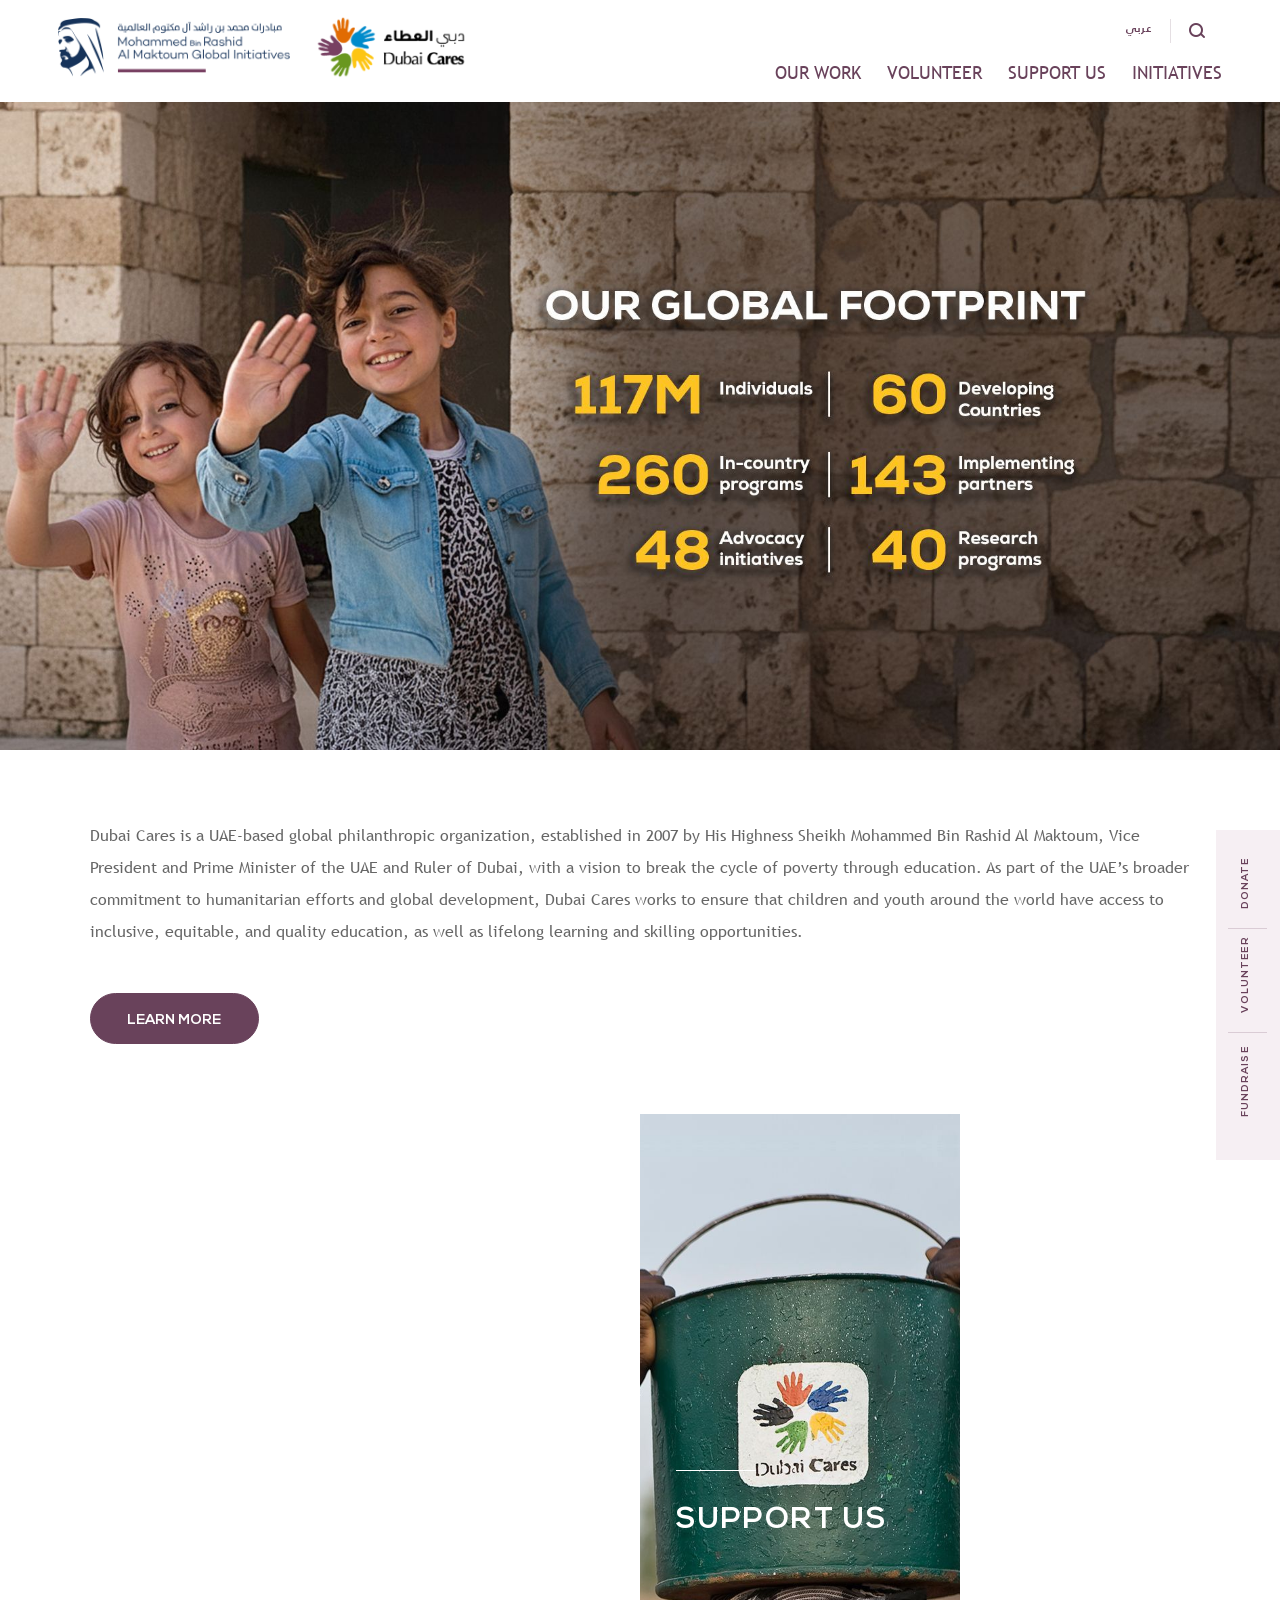
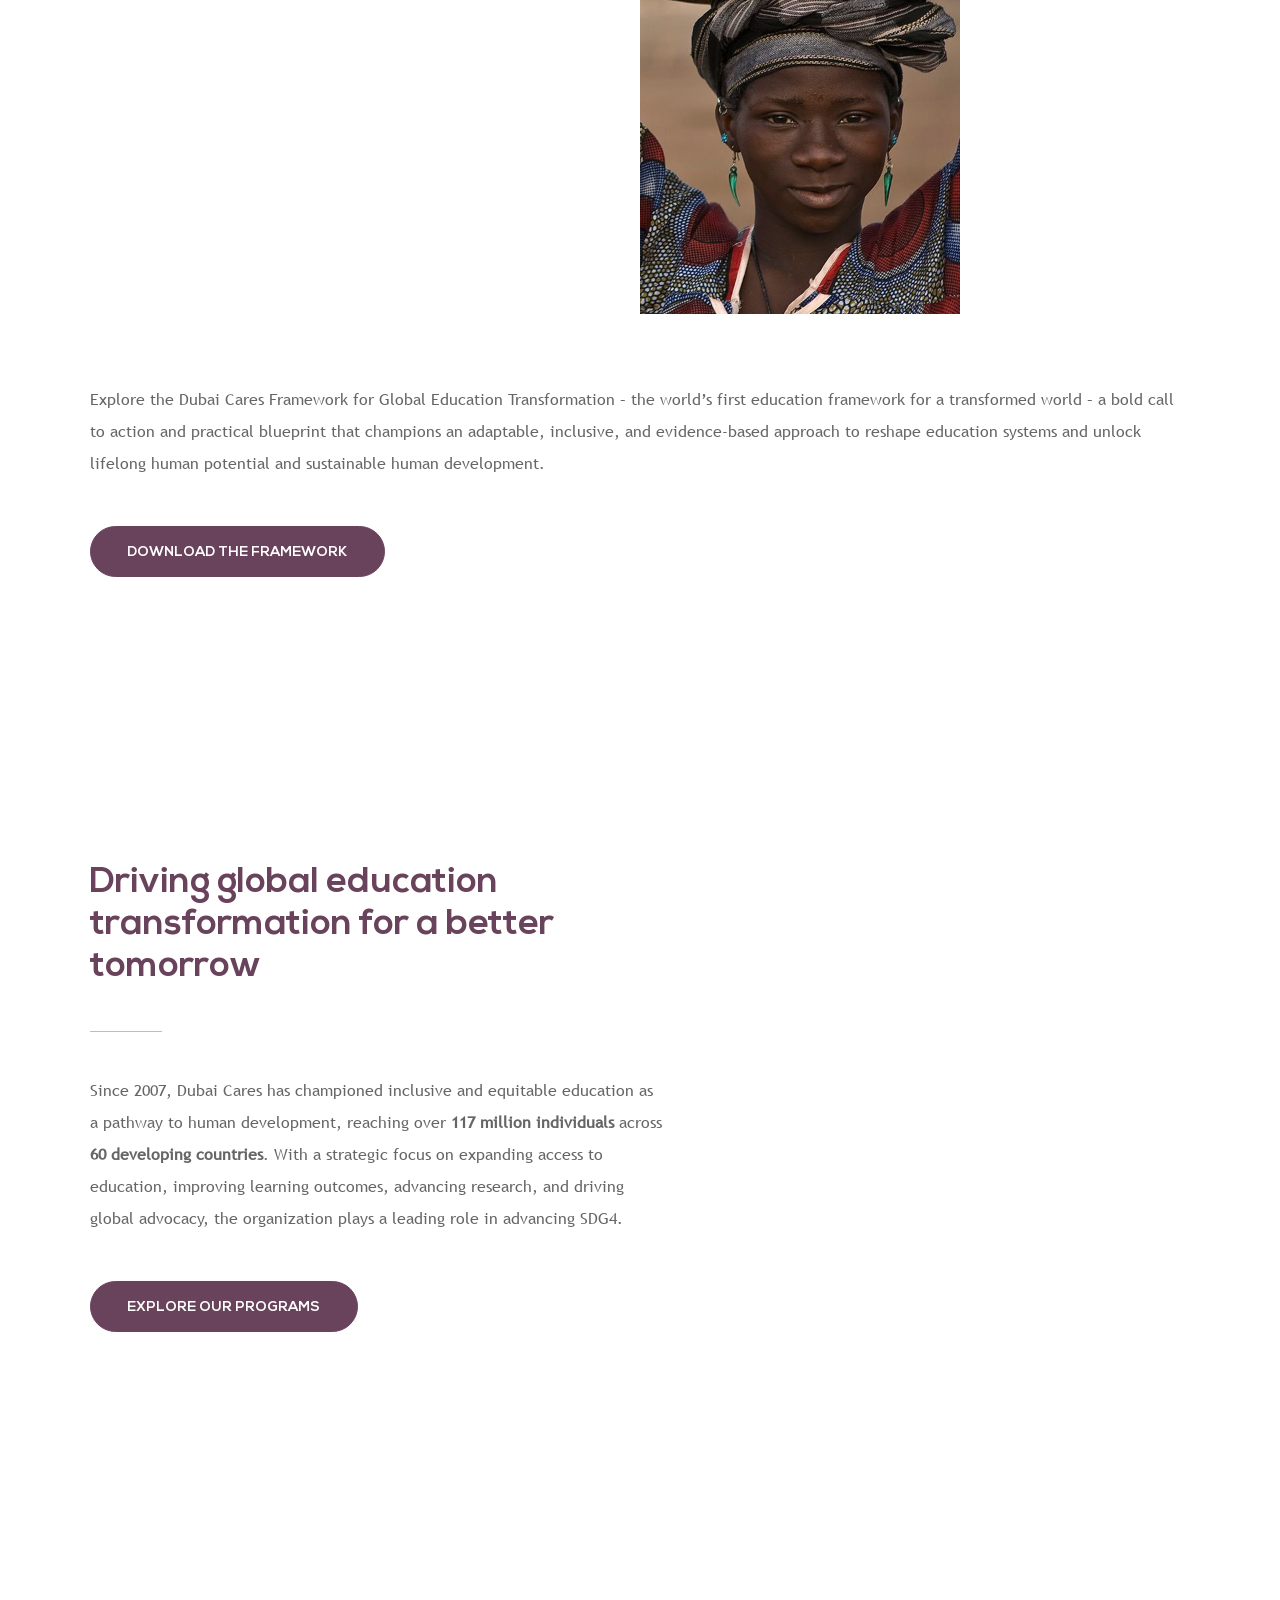
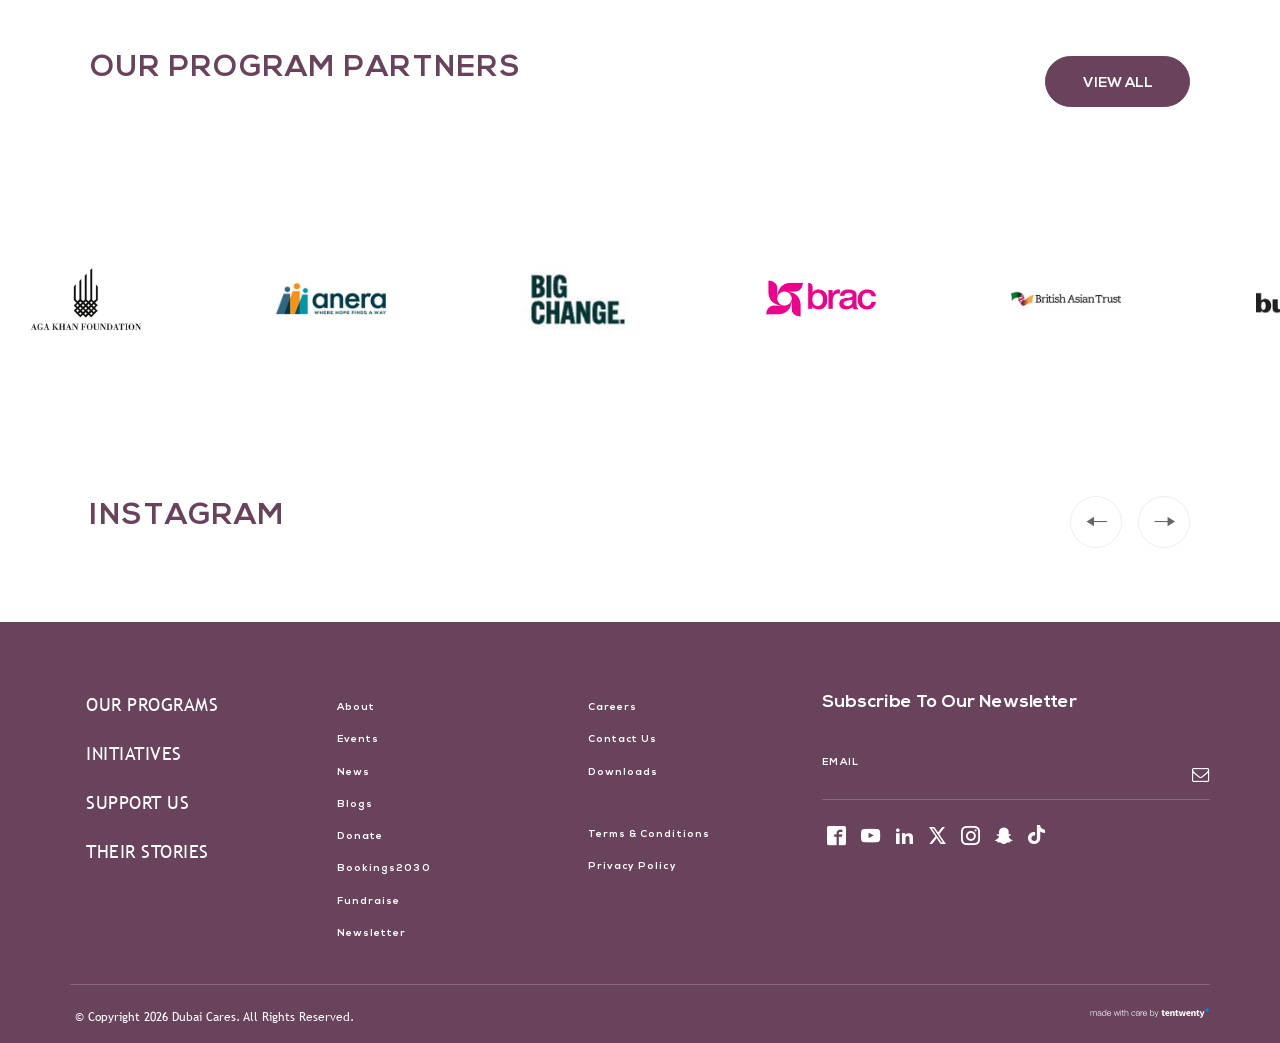
==== index.html @ 7055894e "Первый коммит" ====
<!DOCTYPE html>
<!--[if lte IE 8]> <html lang="en-us" class="ie10 ie9 ie8"> <![endif]-->
<!--[if IE 9]> <html lang="en-us" class="ie10 ie9"> <![endif]-->
<!--[if gt IE 9]><!-->
<html lang="en-us"> <!--<![endif]-->

<head>
<script>document.documentElement.className += " local-transition-pending";</script>
    
<meta http-equiv="content-type" content="text/html; charset=UTF-8" />
<title>Dubai Cares</title>
<meta name="description" content="Dubai Cares is playing a key role in helping achieve the United Nations Sustainable Development Goal (SDG) 4, which aims to ensure inclusive and quality education for all and promote lifelong learning by 2030, by supporting programs in early childhood development, access to quality primary and secondary education, technical and vocational education and training for youth as well as a particular focus on education in emergencies and protracted crises. " />
<meta name="keywords" content="Dubai Cares, volunteer charity, donate, dubai charity, dubai volunteer, charities in dubai, access to primary education, universal primary education, building schools" />
<meta name="generator" content="concrete5 - 5.6.3.5b1" />
<script type="text/javascript">
var CCM_DISPATCHER_FILENAME = '/index.php';var CCM_CID = 1;var CCM_EDIT_MODE = false;var CCM_ARRANGE_MODE = false;var CCM_IMAGE_PATH = "/concrete/images";
var CCM_TOOLS_PATH = "/tools/required";
var CCM_BASE_URL = "https://www.dubaicares.ae";
var CCM_REL = "";
var CCM_SITE = "Dubai Cares";

</script>

	<link rel="shortcut icon" href="img/faviocn.png" type="image/x-icon" />
	<link rel="icon" href="img/faviocn.png" type="image/x-icon" />
	<link rel="apple-touch-icon" href="img/faviocn.png"  />
<meta name="msapplication-TileImage" content="img/faviocn.png" />
    <meta name="viewport" content="width=device-width, initial-scale=1, user-scalable=no">
<meta http-equiv="X-UA-Compatible" content="IE=edge">
<meta name="author" content="TenTwenty | Webdesign, Webshops & E-marketing | Dubai">

<!-- Meta Tags for Social Media -->
<meta property="og:site_name" content="Dubai Cares">
<!-- Below tag will be used for android mobile browser colors, change it to main logo color of the project -->
<meta name="theme-color" content="#393939">
<meta property="og:image" content="img/Homepage_factsfigure_web_banner_Eng_copy.jpg">
<meta property="og:title" content="Dubai Cares | Home">
<meta property="og:description" content="Dubai Cares is playing a key role in helping achieve the United Nations Sustainable Development Goal (SDG) 4, which aims to ensure inclusive and quality education for all and promote lifelong learning by 2030, by supporting programs in early childhood development, access to quality primary and secondary education, technical and vocational education and training for youth as well as a particular focus on education in emergencies and protracted crises. ">
<meta name="twitter:title" content="Dubai Cares | Home">
<meta name="twitter:image" content="img/Homepage_factsfigure_web_banner_Eng_copy.jpg">
<meta name="twitter:description" content="Dubai Cares is playing a key role in helping achieve the United Nations Sustainable Development Goal (SDG) 4, which aims to ensure inclusive and quality education for all and promote lifelong learning by 2030, by supporting programs in early childhood development, access to quality primary and secondary education, technical and vocational education and training for youth as well as a particular focus on education in emergencies and protracted crises. ">
<meta name="twitter:card" content="summary_large_image" />


<!-- Google Tag Manager -->
<script>
    (function(w, d, s, l, i) {
        w[l] = w[l] || [];
        w[l].push({
            'gtm.start': new Date().getTime(),
            event: 'gtm.js'
        });
        var f = d.getElementsByTagName(s)[0],
            j = d.createElement(s),
            dl = l != 'dataLayer' ? '&l=' + l : '';
        j.async = true;
        j.src =
            'https://www.googletagmanager.com/gtm.js?id=' + i + dl;
        f.parentNode.insertBefore(j, f);
    })(window, document, 'script', 'dataLayer', 'GTM-K36D6ZLF');
</script>
<!-- End Google Tag Manager -->

<!-- Facebook Pixel Code -->

<script>
    ! function(f, b, e, v, n, t, s)



    {
        if (f.fbq) return;
        n = f.fbq = function() {
            n.callMethod ?



                n.callMethod.apply(n, arguments) : n.queue.push(arguments)
        };



        if (!f._fbq) f._fbq = n;
        n.push = n;
        n.loaded = !0;
        n.version = '2.0';



        n.queue = [];
        t = b.createElement(e);
        t.async = !0;



        t.src = v;
        s = b.getElementsByTagName(e)[0];



        s.parentNode.insertBefore(t, s)
    }(window, document, 'script',



        'https://connect.facebook.net/en_US/fbevents.js');



    fbq('init', '1480082628863732');



    fbq('track', 'PageView');
</script>

<noscript>

    <img height="1" width="1" src="https://www.facebook.com/tr?id=1480082628863732&ev=PageView

&noscript=1" />

</noscript>

<!-- End Facebook Pixel Code -->

<link rel="stylesheet" type="text/css" href="css/ccm.base.css" />
<script type="text/javascript" src="js/jquery.js"></script>
<script type="text/javascript" src="js/ccm.base.js"></script>
<link rel="stylesheet" type="text/css" href="css/style.css" />
<link rel="stylesheet" type="text/css" href="css/local-enhancements.css" />
<link rel="stylesheet" type="text/css" href="css/print.css" />
<link rel="stylesheet" type="text/css" href="css/view.css" />

<!--[if lt IE 9]>
<script src="https://cdnjs.cloudflare.com/ajax/libs/html5shiv/3.7.3/html5shiv.min.js"></script>
<script src="https://cdnjs.cloudflare.com/ajax/libs/respond.js/1.4.2/respond.min.js"></script>
<![endif]-->

<!--[if !IE]><!-->
<script>
    if ( /*@cc_on!@*/ false) {
        document.documentElement.className += ' ie10';
    }
</script>
<!--<![endif]-->

<script>
    //set cookie for site
    function setCookie(cname, cvalue) {
        var d = new Date();
        d.setTime(d.getTime() + 2160000000);
        var expires = "expires=" + d.toUTCString();
        document.cookie = cname + "=" + cvalue + "; " + expires + "; path=/";
    }
</script>

<script type="text/javascript">
    var gaJsHost = (("https:" == document.location.protocol) ? "https://ssl." : "http://www.");
    document.write(unescape("%3Cscript src='" + gaJsHost + "google-analytics.com/ga.js' type='text/javascript'%3E%3C/script%3E"));
</script>
<script type="text/javascript">
    try {
        var pageTracker = _gat._getTracker("UA-177909-70");
        pageTracker._trackPageview();
    } catch (err) {}
</script>
<style>
    /* .dual-ring-loader */
    .dual-ring-loader {
        display: inline-block;
        width: 64px;
        height: 64px;

        display: inline-block;
        width: 64px;
        height: 64px;
        position: absolute;
        z-index: 9;
        left: 50%;
        transform: translateX(-50%);
        display: block;

    }

    .dual-ring-loader:after {
        content: " ";
        display: block;
        width: 46px;
        height: 46px;
        margin: 1px;
        border-radius: 50%;
        border: 5px solid #cef;
        border-color: #cef transparent #cef transparent;
        animation: dual-ring-loader 1.2s linear infinite;
    }

    @keyframes dual-ring-loader {
        0% {
            transform: rotate(0deg);
        }

        100% {
            transform: rotate(360deg);
        }
    }

    /* .dual-ring-loader */
</style></head>

<body class=" home-page home">
    <!-- Google Tag Manager (noscript) -->
    <noscript>
        <iframe src="https://www.googletagmanager.com/ns.html?id=GTM-K36D6ZLF" height="0" width="0" style="display:none;visibility:hidden">
        </iframe>
    </noscript>
    <!-- End Google Tag Manager (noscript) -->
    <div class="site-loader">
        <div class="logo-middle">
            <img src="img/new-logo.png" class="dubai-cares" alt="Dubai Cares" />
        </div>
    </div>


    <script>
        // if($('body').hasClass('home-page')) {        
        //     if($(window).width() > 300){
        //             $('.site-loader').show();
        //             $('.site-loader .logo-middle').hide();
        //             setTimeout(function() {
        //                 $('.site-loader').hide();
        //                 $('header').addClass('animation_on');
        //                 $(".header__nav--wrap").addClass('animation_on');
        //                 $(".header__wrap").addClass('animation_on');
        //             },1);
        //         }else{
        //             $('.site-loader').show();
        //         }
        // }
        // else {

        // if (document.cookie.indexOf("visited=") == -1) {
        //     setCookie("visited", "1");
        //     if ($(window).width() > 300) {
        //         $('.site-loader').show();
        //         $('.site-loader .logo-middle').hide();
        //         setTimeout(function() {
        //             $('.site-loader').hide();
        //             $('header').addClass('animation_on');
        //             $(".header__nav--wrap").addClass('animation_on');
        //             $(".header__wrap").addClass('animation_on');
        //         }, 1);
        //     } else {
        //         $('.site-loader').show();
        //     }
        // }
        // }
    </script>
    <div class="wrapper">
        
<!-- Banner Images - Multi-Image attribute -->

<div class="header__wrap">
    <header class="header ">
                <div class="header__logo__new">
            <div class="logo-video">
                <a class="image" href="https://www.almaktouminitiatives.org/en" target="_blank">
                    <img src="img/mbrgi.png" alt="Dubai Cares"/>
                </a>
                <a class="image dc" href="index.html">
                    <img src="img/logo-new-2.png" alt="Dubai Cares"/>
                </a>
                <a class="vid" href="https://www.almaktouminitiatives.org/en" target="_blank">
                <div id="logo-one" class="logo_part_one"></div>
                </a>
                <a class="vid" href="index.html">
                <div id="logo-two" class="logo_part_two"></div>
                </a>
            </div>
        </div>
        <nav class="header__nav">
            <ul class="header__nav header__nav--lang">


                                                    <li class="active"><a class="language-switcher-btn ar" href="https://www.dubaicares.ae/tools/locale?_lcl=ar_AE&_isAjax=1&_path=">عربي</a></li>
                

<!--                <li class="--><!--"><a class="language-switcher-btn" href="--><!--">--><!--</a></li>-->
<!--                <li class="--><!--"><a class="language-switcher-btn ar" href="--><!--">--><!--</a></li>-->
            </ul>
            <ul class="header__nav header__nav--utilities">
                <li class="search-bar">
                    <a id="siteSearchButton" class="search-link"><span class="icon__search-top"></span></a>
                    <div class="search-panal__wrap--top">
                        
<form action="https://www.dubaicares.ae/search/" method="get" class="search-panal__form">
		
			<input name="search_paths[]" type="hidden" value="" />
		
	<input name="query" type="text" placeholder="search"  value="" class="search-panal__input-text" />	
	<button name="submit" type="submit" class="search-panal__btn-search"><span class="icon__search-top"></span></button>	
</form>                    </div>
                </li>
                <li class="menu-toggle--mobile"><a id="mobileMenuToggle" class="menu-toggle--mobile__button"><img src="img/list.svg"></a></li>
            </ul>
            

            <ul class="header__nav header__nav--site sss">
        <li class="header__site-nav--first" id="our-work">
           <div class="arrow" data-toggle-class="active" data-target-id="our-work"></div>
               <a class="header__site-nav--first" href="our-work.html" target="_self">Our Work</a>
        
    </li>
        <li class="" id="volunteer">
           <div class="arrow" data-toggle-class="active" data-target-id="volunteer"></div>
               <a class="" href="volunteer.html" target="_self">Volunteer</a>
        
    </li>
        <li class="" id="support-us">
           <div class="arrow" data-toggle-class="active" data-target-id="support-us"></div>
               <a class="" href="support-us.html" target="_self">Support Us</a>
        
    </li>
        <li class="" id="initiatives">
           <div class="arrow" data-toggle-class="active" data-target-id="initiatives"></div>
               <a class="" href="initiatives.html" target="_self">Initiatives</a>
        
    </li>
    </ul>            <span id="menuToggle" class="menu-toggle">
                <span>Menu</span>
            </span>
        </nav>
    </header>
</div>

<div class="submenus" style="display: none">
    <div class="our-work">
        <ul class="nav"> 
            
	<li>
        <a href="https://www.dubaicares.ae/our-work/geographic-reach/" target="_self">Geographic Reach</a>
    </li>




	<li>
        <a href="https://www.dubaicares.ae/programs/" target="_self">Our Programs</a>
    </li>




	<li>
        <a href="https://www.dubaicares.ae/our-work/research/" target="_self">Research</a>
    </li>




	<li>
        <a href="https://www.dubaicares.ae/advocacy/" target="_self">Advocacy</a>
    </li>




	<li>
        <a href="https://www.dubaicares.ae/our-work/emergency-response/" target="_self">Emergency Response</a>
    </li>



        </ul>
    </div>

    <div class="volunteer">
        <ul class="nav"> 
            
	<li>
        <a href="https://www.dubaicares.ae/volunteer/volunteering-opportunities/" target="_self">Register as a Volunteer</a>
    </li>




	<li>
        <a href="https://www.dubaicares.ae/volunteer/volunteer-emirates/" target="_self">Volunteer Emirates</a>
    </li>




	<li>
        <a href="https://www.dubaicares.ae/volunteer/volunteer-globally/" target="_self">Volunteer Globally</a>
    </li>



        </ul>
    </div>

    <div class="support-us">
        <ul class="nav"> 
            
	<li>
        <a href="https://www.dubaicares.ae/support-us/donate/" target="_self">Donate</a>
    </li>




	<li>
        <a href="https://www.dubaicares.ae/support-us/sponsor/" target="_self">Sponsor</a>
    </li>





    <li>
		<a href="https://fundraising.dubaicares.ae/" target="_blank">Fundraise</a>
	</li>



	<li>
        <a href="https://www.dubaicares.ae/support-us/our-partners/" target="_self">Partnerships</a>
    </li>



        </ul>
    </div>

    <div class="initiatives">
        <ul class="nav"> 
            

    <li>
		<a href="https://ramadan.dubaicares.ae/" target="_blank">Feed A Child, Build A Kitchen</a>
	</li>



	<li>
        <a href="https://www.dubaicares.ae/initiatives/adopt-school/" target="_self">Adopt a School </a>
    </li>




	<li>
        <a href="https://www.dubaicares.ae/initiatives/tasteofgiving/" target="_self">Taste of Giving </a>
    </li>




	<li>
        <a href="https://www.dubaicares.ae/initiatives/walk-education/" target="_self">Walk for Education </a>
    </li>




	<li>
        <a href="https://www.dubaicares.ae/initiatives/studentsforstudents/" target="_self">Students for Students </a>
    </li>




	<li>
        <a href="https://www.dubaicares.ae/initiatives/adoptalibrary/" target="_self">Adopt a Library</a>
    </li>



        </ul>
    </div>
</div>        


  <section class="banner-slider__wrap banner-slider__has-image">
            
      <div class="banner-slider">      
                <div class="banner-slider__item">
                      <div class="banner-slider__image--bg banner-slider__image" style="background-image:url(img/feb7018dc50e888f279b5e9fa7830458_f44265.jpg); background-position:left center"></div>
                                <div class="banner-slider__caption-wrap">
              <div class="banner-slider__caption">                
                                  <div class="container btn-banner-container">
                    <h1>
                                                              </h1>
                                      </div>
                                
              </div>
            </div>
                  </div>
                        
      </div>      
      <!-- <div class="progress__wrap">
        <div class="progress__paging"></div>
        <svg class="progress__pie" width="62px" height="62px" viewBox="0 0 62 62" version="1.1" xmlns="http://www.w3.org/2000/svg">        
          <circle r="30.5" cx="31" cy="81" fill="transparent" stroke-dasharray="195" stroke-dashoffset="0"></circle>
          <circle class="bar" r="30.5" cx="31" cy="81" fill="transparent" stroke-dasharray="195" stroke-dashoffset="0"></circle>
        </svg>
      </div>     -->
      </section>
<main class="main">
  
    
        <div class="advance-content__wrap advance-content-autoheight advance-content-new-padding
 advance-content--fullscreen ">
		<div class="advance-content advance-content-autoheight advance-content__container--wrapped">		
		<div class="advance-content__body equalHeightChildren advance-content-fullwidth" data-responsive-limit="999">
						<div class="advance-content__text__wrap advance-content-autoheight">
				<div class="v-align v-align--WH-full">
          <div class="v-align--middle">
						<div class="advance-content__text">
																						<p>Dubai Cares is a UAE-based global philanthropic organization, established in 2007 by His Highness Sheikh Mohammed Bin Rashid Al Maktoum, Vice President and Prime Minister of the UAE and Ruler of Dubai, with a vision to break the cycle of poverty through education. As part of the UAE’s broader commitment to humanitarian efforts and global development, Dubai Cares works to ensure that children and youth around the world have access to inclusive, equitable, and quality education, as well as lifelong learning and skilling opportunities.</p>																						<a class="advance-content__button" href="https://www.dubaicares.ae/about/">Learn More</a>
																				</div>
					</div>
				</div>
			</div>
		</div>	
	</div>
</div><section class="fullscreen_lsit__wrap fulscreen">
    <div class="fullscreen_lsit">
                    <div class="fullscreen_lsit__item">
                <div class="fullscreen_lsit__image">
                    <div class="fullscreen_lsit__image-src" 
                                             style="background-image:url('https://www.dubaicares.ae/files/cache/5ce9670f1427e568fa3870c94601a3c1_f40520.JPG')"
                                         ></div>
                </div>
                <div class="fullscreen_lsit__title">
                    <span class="fullscreen_lsit__title-bdr"></span>
                    Our Work                </div>
                <a class="fullscreen_lsit__link" href="our-work.html">Our Work</a>
            </div>
                    <div class="fullscreen_lsit__item">
                <div class="fullscreen_lsit__image">
                    <div class="fullscreen_lsit__image-src" 
                                             style="background-image:url('https://www.dubaicares.ae/files/cache/dca0461fd3d5619a56f2cf7badbdc09e_f101.JPG')"
                                         ></div>
                </div>
                <div class="fullscreen_lsit__title">
                    <span class="fullscreen_lsit__title-bdr"></span>
                    Volunteer                </div>
                <a class="fullscreen_lsit__link" href="volunteer.html">Volunteer</a>
            </div>
                    <div class="fullscreen_lsit__item">
                <div class="fullscreen_lsit__image">
                    <div class="fullscreen_lsit__image-src" 
                                             style="background-image:url('img/6a923a9a1d62f2994b5b474c90f16e1a_f1350.jpg')"
                                         ></div>
                </div>
                <div class="fullscreen_lsit__title">
                    <span class="fullscreen_lsit__title-bdr"></span>
                    Support Us                </div>
                <a class="fullscreen_lsit__link" href="support-us.html">Support Us</a>
            </div>
                    <div class="fullscreen_lsit__item">
                <div class="fullscreen_lsit__image">
                    <div class="fullscreen_lsit__image-src" 
                                             style="background-image:url('https://www.dubaicares.ae/files/cache/91a3014c4d7f07843c36af6a5c518c89_f40830.JPG')"
                                         ></div>
                </div>
                <div class="fullscreen_lsit__title">
                    <span class="fullscreen_lsit__title-bdr"></span>
                    Initiatives                </div>
                <a class="fullscreen_lsit__link" href="initiatives.html">Initiatives</a>
            </div>
            </div>
</section>
<div class="advance-content__wrap advance-content-autoheight advance-content-new-padding no-margin-content
 advance-content--fullscreen ">
		<div class="advance-content advance-content-autoheight advance-content__container--wrapped">		
		<div class="advance-content__body equalHeightChildren advance-content-fullwidth" data-responsive-limit="999">
						<div class="advance-content__text__wrap advance-content-autoheight">
				<div class="v-align v-align--WH-full">
          <div class="v-align--middle">
						<div class="advance-content__text">
																						<p>Explore the Dubai Cares Framework for Global Education Transformation – the world’s first education framework for a transformed world – a bold call to action and practical blueprint that champions an adaptable, inclusive, and evidence-based approach to reshape education systems and unlock lifelong human potential and sustainable human development.</p>																													<a class="advance-content__button" href="https://www.dubaicares.ae/files/6417/4616/3190/Dubai_Cares_Framework_2025_-_English.pdf" target="_blank">Download the Framework</a>
													</div>
					</div>
				</div>
			</div>
		</div>	
	</div>
</div><div class="advance-content__wrap
 advance-content--fullscreen ">
			<div class="advance-content__image--full">
			<div class="jarallax" data-jarallax data-speed="0.3">
				<img class="jarallax-img" src="img/DC_world-Map_website_web.jpg" width="2000" height="1177" alt="Driving global education transformation for a better tomorrow" />
			</div>
		</div>			
			<div class="advance-content advance-content__container--wrapped">		
		<div class="advance-content__body equalHeightChildren" data-responsive-limit="999">
						<div class="advance-content__text__wrap">
				<div class="v-align v-align--WH-full">
          <div class="v-align--middle">
						<div class="advance-content__text">
															<h2 class="advance-content__title">
									Driving global education transformation for a better tomorrow								</h2>
																						<p>Since 2007, Dubai Cares has championed inclusive and equitable education as a pathway to human development, reaching over <strong>117 million individuals</strong> across <strong>60 developing countries</strong>. With a strategic focus on expanding access to education, improving learning outcomes, advancing research, and driving global advocacy, the organization plays a leading role in advancing SDG4.</p>																						<a class="advance-content__button" href="https://www.dubaicares.ae/programs/">Explore Our Programs</a>
																				</div>
					</div>
				</div>
			</div>
		</div>	
	</div>
</div><p>&nbsp;<br><br></p>    <section class="partners_slider">
        <div class="page-list__section-header page-list__container">
            <div class="flex">
                                    <h3> Our Program Partners</h3>
                                <div>
                                            <a class="advance-content__button" href="https://www.dubaicares.ae/our-program-partners/">View all</a>
                                    </div>
            </div>
        </div>
        <div class="page-list__container">
            <div class="partners-slider">
                    <div class="partner-card "
         data-logo="img/25d7deb6aafecb81bac71a77fc1c5d39_f32561.png"
         data-title="Aga Khan Foundation"
         data-description=""
         data-href="https://the.akdn/en/how-we-work/our-agencies/aga-khan-foundation">
                     <a target="_blank" href="https://the.akdn/en/how-we-work/our-agencies/aga-khan-foundation"></a>
                 <img class="" src="img/25d7deb6aafecb81bac71a77fc1c5d39_f32561.png" alt="Aga Khan Foundation" />
    </div>

    <div class="partner-card "
         data-logo="img/2e1b36a7851d199329e3a9602c1bbfd2_f34476.jpg"
         data-title="Anera"
         data-description=""
         data-href="https://www.anera.org/">
                     <a target="_blank" href="https://www.anera.org/"></a>
                 <img class="" src="img/2e1b36a7851d199329e3a9602c1bbfd2_f34476.jpg" alt="Anera" />
    </div>

    <div class="partner-card "
         data-logo="img/9bf582befc975412e3be00373aabd0ad_f34479.jpg"
         data-title="Big Change Charitable Trust"
         data-description=""
         data-href="https://www.big-change.org/">
                     <a target="_blank" href="https://www.big-change.org/"></a>
                 <img class="" src="img/9bf582befc975412e3be00373aabd0ad_f34479.jpg" alt="Big Change Charitable Trust" />
    </div>

    <div class="partner-card "
         data-logo="img/0239247a3a4d6de92ef1d1175aeb05a0_f34480.png"
         data-title="BRAC"
         data-description=""
         data-href="https://www.brac.net/">
                     <a target="_blank" href="https://www.brac.net/"></a>
                 <img class="" src="img/0239247a3a4d6de92ef1d1175aeb05a0_f34480.png" alt="BRAC" />
    </div>

    <div class="partner-card "
         data-logo="img/33f5be9181e97b7f058d95cfb43170b5_f34482.jpg"
         data-title="British Asian Trust"
         data-description=""
         data-href="https://www.britishasiantrust.org/">
                     <a target="_blank" href="https://www.britishasiantrust.org/"></a>
                 <img class="" src="img/33f5be9181e97b7f058d95cfb43170b5_f34482.jpg" alt="British Asian Trust" />
    </div>

    <div class="partner-card "
         data-logo="img/fdcebb9ae70e412c4d3ee9afd61ce630_f34483.jpg"
         data-title="BuildOn"
         data-description=""
         data-href="https://www.buildon.org/">
                     <a target="_blank" href="https://www.buildon.org/"></a>
                 <img class="" src="img/fdcebb9ae70e412c4d3ee9afd61ce630_f34483.jpg" alt="BuildOn" />
    </div>

    <div class="partner-card "
         data-logo="img/75dbcff21e3551ebcf0ea28c7708a502_f34484.jpg"
         data-title="Camfed"
         data-description=""
         data-href="https://camfed.org/">
                     <a target="_blank" href="https://camfed.org/"></a>
                 <img class="" src="img/75dbcff21e3551ebcf0ea28c7708a502_f34484.jpg" alt="Camfed" />
    </div>

    <div class="partner-card "
         data-logo="img/b65a4b29dc14e95c35cd2f568ab49aa5_f34485.png"
         data-title="Educate!"
         data-description=""
         data-href="https://www.experienceeducate.org/">
                     <a target="_blank" href="https://www.experienceeducate.org/"></a>
                 <img class="" src="img/b65a4b29dc14e95c35cd2f568ab49aa5_f34485.png" alt="Educate!" />
    </div>

    <div class="partner-card "
         data-logo="img/8dce05622cf67d68ece94838d01eb510_f34487.jpg"
         data-title="Gain"
         data-description=""
         data-href="https://www.gainhealth.org/">
                     <a target="_blank" href="https://www.gainhealth.org/"></a>
                 <img class="" src="img/8dce05622cf67d68ece94838d01eb510_f34487.jpg" alt="Gain" />
    </div>

    <div class="partner-card "
         data-logo="img/859327e60530050b560b2fb5c62113f3_f34488.png"
         data-title="HFarm"
         data-description=""
         data-href="https://www.h-farm.com/en">
                     <a target="_blank" href="https://www.h-farm.com/en"></a>
                 <img class="" src="img/859327e60530050b560b2fb5c62113f3_f34488.png" alt="HFarm" />
    </div>

    <div class="partner-card "
         data-logo="img/efd2c0c1e573aa88a2303f43382de072_f34489.png"
         data-title="Learning Planet Institute"
         data-description=""
         data-href="https://www.learningplanetinstitute.org/en/">
                     <a target="_blank" href="https://www.learningplanetinstitute.org/en/"></a>
                 <img class="" src="img/efd2c0c1e573aa88a2303f43382de072_f34489.png" alt="Learning Planet Institute" />
    </div>

    <div class="partner-card "
         data-logo="img/3abab47d63f6d1128d81b730ab064d7d_f34490.png"
         data-title="Miele Zanzibar Foundation"
         data-description=""
         data-href="https://mzfn.org/">
                     <a target="_blank" href="https://mzfn.org/"></a>
                 <img class="" src="img/3abab47d63f6d1128d81b730ab064d7d_f34490.png" alt="Miele Zanzibar Foundation" />
    </div>

    <div class="partner-card "
         data-logo="img/ac092d0d44d8651b4846bce82cbde8d8_f34588.png"
         data-title="NetHope"
         data-description=""
         data-href="https://nethope.org/">
                     <a target="_blank" href="https://nethope.org/"></a>
                 <img class="" src="img/ac092d0d44d8651b4846bce82cbde8d8_f34588.png" alt="NetHope" />
    </div>

    <div class="partner-card "
         data-logo="img/41fc698eeaa5925dc080e76ed19a1d87_f34591.png"
         data-title="Paraguay Educa"
         data-description=""
         data-href="https://www.paraguayeduca.org/">
                     <a target="_blank" href="https://www.paraguayeduca.org/"></a>
                 <img class="" src="img/41fc698eeaa5925dc080e76ed19a1d87_f34591.png" alt="Paraguay Educa" />
    </div>

    <div class="partner-card "
         data-logo="img/dccb6484c14328fb30ada9389e601f96_f34592.png"
         data-title="Plan International"
         data-description=""
         data-href="https://plan-international.org/">
                     <a target="_blank" href="https://plan-international.org/"></a>
                 <img class="" src="img/dccb6484c14328fb30ada9389e601f96_f34592.png" alt="Plan International" />
    </div>

    <div class="partner-card "
         data-logo="img/e1f2856f61463eb9a0e22dec9e123537_f34593.png"
         data-title="Radicle"
         data-description=""
         data-href="https://www.radicleimpact.com/">
                     <a target="_blank" href="https://www.radicleimpact.com/"></a>
                 <img class="" src="img/e1f2856f61463eb9a0e22dec9e123537_f34593.png" alt="Radicle" />
    </div>

    <div class="partner-card "
         data-logo="img/912b6767a692cf24f38fd55aea16db06_f34595.png"
         data-title="Room to Read"
         data-description=""
         data-href="https://www.roomtoread.org/">
                     <a target="_blank" href="https://www.roomtoread.org/"></a>
                 <img class="" src="img/912b6767a692cf24f38fd55aea16db06_f34595.png" alt="Room to Read" />
    </div>

    <div class="partner-card "
         data-logo="img/d0788e495be299bd0a2d402b0a300a1f_f34596.png"
         data-title="Shift 360"
         data-description=""
         data-href="https://www.shift360.org/">
                     <a target="_blank" href="https://www.shift360.org/"></a>
                 <img class="" src="img/d0788e495be299bd0a2d402b0a300a1f_f34596.png" alt="Shift 360" />
    </div>

    <div class="partner-card "
         data-logo="img/99994bd6101312af1e431f9d508ca34f_f34598.png"
         data-title="The Citizens Foundation (TCF)"
         data-description=""
         data-href="https://www.tcf.org.pk/">
                     <a target="_blank" href="https://www.tcf.org.pk/"></a>
                 <img class="" src="img/99994bd6101312af1e431f9d508ca34f_f34598.png" alt="The Citizens Foundation (TCF)" />
    </div>

    <div class="partner-card "
         data-logo="img/c36c3be3d6421d569f59f49c1e0a5a43_f34602.png"
         data-title="The Digital School"
         data-description=""
         data-href="https://www.thedigitalschool.org/">
                     <a target="_blank" href="https://www.thedigitalschool.org/"></a>
                 <img class="" src="img/c36c3be3d6421d569f59f49c1e0a5a43_f34602.png" alt="The Digital School" />
    </div>

    <div class="partner-card "
         data-logo="img/7c15bf98c8a407e287b6d7986e639515_f34599.png"
         data-title="The END Fund"
         data-description=""
         data-href="https://www.end.org/">
                     <a target="_blank" href="https://www.end.org/"></a>
                 <img class="" src="img/7c15bf98c8a407e287b6d7986e639515_f34599.png" alt="The END Fund" />
    </div>

    <div class="partner-card "
         data-logo="img/f3d23556e799d083484074f2f7ababb3_f34600.jpg"
         data-title="The International Rescue Committee"
         data-description=""
         data-href="https://www.rescue.org/">
                     <a target="_blank" href="https://www.rescue.org/"></a>
                 <img class="" src="img/f3d23556e799d083484074f2f7ababb3_f34600.jpg" alt="The International Rescue Committee" />
    </div>

    <div class="partner-card "
         data-logo="img/e66f024ac45e6130d47cce8de6a3eda3_f34601.png"
         data-title="The Luminos Fund"
         data-description=""
         data-href="https://luminosfund.org/">
                     <a target="_blank" href="https://luminosfund.org/"></a>
                 <img class="" src="img/e66f024ac45e6130d47cce8de6a3eda3_f34601.png" alt="The Luminos Fund" />
    </div>

    <div class="partner-card "
         data-logo="img/f96c37859ff30f2179fd2bee6b95e2c6_f34605.png"
         data-title="Theirworld"
         data-description=""
         data-href="https://theirworld.org/">
                     <a target="_blank" href="https://theirworld.org/"></a>
                 <img class="" src="img/f96c37859ff30f2179fd2bee6b95e2c6_f34605.png" alt="Theirworld" />
    </div>

    <div class="partner-card "
         data-logo="img/f37865b64e80262cd4988c9928c13dbf_f34606.png"
         data-title="USTAD Mobile"
         data-description=""
         data-href="https://www.ustadmobile.com/">
                     <a target="_blank" href="https://www.ustadmobile.com/"></a>
                 <img class="" src="img/f37865b64e80262cd4988c9928c13dbf_f34606.png" alt="USTAD Mobile" />
    </div>

    <div class="partner-card "
         data-logo="img/d9ecd2898dfbcf5e2ccdced66133f9cb_f34607.png"
         data-title="UWS global"
         data-description=""
         data-href="https://www.uwsglobal.net/">
                     <a target="_blank" href="https://www.uwsglobal.net/"></a>
                 <img class="" src="img/d9ecd2898dfbcf5e2ccdced66133f9cb_f34607.png" alt="UWS global" />
    </div>

    <div class="partner-card "
         data-logo="img/e6196e20f916f322cf2f078177f63d2d_f34608.png"
         data-title="World Food Programme"
         data-description=""
         data-href="https://www.wfp.org/">
                     <a target="_blank" href="https://www.wfp.org/"></a>
                 <img class="" src="img/e6196e20f916f322cf2f078177f63d2d_f34608.png" alt="World Food Programme" />
    </div>

            </div>
        </div>
    </section>

<div id="HTMLBlock5751" class="HTMLBlock">
</div>  
    
      <div class="floated-cta">
      <ul>
        <li><a href="supports-us_donate.html" class="link">Donate</a></li>
        <li><a href="supports-us_volunteering-opportunities.html" class="link">Volunteer</a></li>
        <li>
        <li><a href="https://fundraising.dubaicares.ae/" class="link last-link" target="_blank">Fundraise</a></li>
        <li>
            <a href="" target="_blank" STYLE="pointer-events: none;width:16px;"></a>
<!--            <a href="https://www.facebook.com/DubaiCares/" target="_blank"><span class="icon__facebook"></span></a>-->
        </li>
        <li>
<!--            <a href="https://ae.linkedin.com/company/dubai-cares" target="_blank"><span class="icon__linkedin"></span></a>-->
        </li>
        <li>
<!--            <a href="https://twitter.com/dubaicares?lang=en" target="_blank"><span class="icon__twitter"></span></a>-->
        </li>
        <li>
<!--            <a href="https://www.instagram.com/dubaicares/?hl=en" target="_blank"><span class="icon__instagram"></span></a>-->
        </li>
      </ul>
    </div>
  
       
    
 
      <section class="insta-feed__wrap  frame">
      <div class="insta-feed__section-header">
        <h3 class="insta-feed__section-header--title">Instagram</h3>
        <div class="insta-feed__actions-header">
            <span class="insta-feed__section-header--arrow prev"><i class="icon__prev"></i></span>
            <span class="insta-feed__section-header--arrow next"><i class="icon__next"></i></span>        
        </div>
      </div>            
      <div id="feeds" class="insta-feed__section-body">
        <ul id="instafeed"></ul>    
      </div>        
    </section>
    
    
        
</main>        <!-- This div is important to have in order to push the footer at the bottom -->
        <div class="push"></div>
    </div>
    
<footer class="footer">
    <div class="footer__container footer__widget-area">
        <div class="row">
            <div class="footer__widget">
                <div class="content">
    <ul class="nav nav--large">
<li><a href="https://www.dubaicares.ae/programs">Our Programs</a></li>
<li><a href="https://www.dubaicares.ae/initiatives">Initiatives</a></li>
<li><a href="https://www.dubaicares.ae/support-us/">Support Us</a></li>
<li><a href="https://www.dubaicares.ae/their-stories">Their Stories</a></li>
</ul></div>
            </div>
            <div class="footer__widget">
                <div class="content">
    <ul class="nav">
<li><a href="https://www.dubaicares.ae/about">About</a></li>
<li><a href="https://www.dubaicares.ae/events">Events</a></li>
<li><a href="https://www.dubaicares.ae/news">News</a></li>
<li><a href="https://www.dubaicares.ae/blogs">Blogs</a></li>
<li><a href="https://www.dubaicares.ae/supports-us/donate/">Donate</a></li>
<li><a href="https://bookings2030.ae/">Bookings2030</a></li>
<li><a href="https://fundraising.dubaicares.ae/" target="_blank">Fundraise<br /></a></li>
<li><a href="https://www.dubaicares.ae/newsletter">Newsletter</a></li>
</ul></div>
            </div>
            <div class="footer__widget">
                <div class="content">
    <ul class="nav">
<li><a href="https://www.dubaicares.ae/careers">Careers</a></li>
<li><a href="https://www.dubaicares.ae/contact-us">Contact Us</a></li>
<li><a href="https://www.dubaicares.ae/download">Downloads</a></li>
<li class="space"></li>
<li><a href="https://www.dubaicares.ae/terms-and-condations">Terms &amp; conditions</a></li>
<li><a href="https://www.dubaicares.ae/privacy-policy">Privacy policy</a></li>
</ul></div>
            </div>
            <div class="footer__widget">
                
<a name="subscribe-to-mailing-list"></a>
<div id="MailingListSubscribe5362" class="MailingListSubscribe">

	<H5 class="mailing-list-signup-title">Subscribe to Our Newsletter</H5>
							            <form class="form" id="tony-mailing-list-form" action="https://www.dubaicares.ae/#subscribe-to-mailing-list" method="post">
                <input name="mailing_list_subscribe" type="hidden" value="5362" />
				<input type="hidden" name="ccm_token" value="1782047061:41cdd7a215ae790c81685568bb0a2a18" />				                    <div class="mailing-list-email-wrap form__input-group">
                        <label class="form__input form__input--label">
							Email							                        </label>
                        <div class="form__input-wrap form__input-wrap--typing">
                            <input class="form__input form__input--text" id="tony--email" required name="email" type="text" value="" />
                        </div>
                    </div>
				
                <div class="mailing-list-checkboxes" style="display:none">
					                        <div class="mailing-list-group">
                            <input id="mailingListGroup_5362_5" name="subscribeGIDs[]" type="checkbox" value="5" checked="checked" />
                            <label for="mailingListGroup_5362_5">Mailing List</label>
                        </div>
					                </div>
				<!--                <div class="element">-->
<!--                    <div id="journal-captcha" data-key="--><!--"></div>-->
<!--                </div>-->
                <button class="submit" name="Submit" class="submit" type="submit" id="tony-mail-captcha" data-key="6LdyJf0UAAAAACkN9xdD-MeRIT6IwiK0KBeLN_nw" class="app-btn btn-primary g-recaptcha" data-callback='onSubmit'
                        data-action='submit'><span class="icon__envelope-o"></span></button>
				            </form>
			</div>
<script>
    if($('#tony-mail-captcha').length) {
        $.getScript(`https://www.google.com/recaptcha/api.js`, () => {
            grecaptcha.ready(() => {
                grecaptcha.render('tony-mail-captcha', {
                    sitekey: '6LdyJf0UAAAAACkN9xdD-MeRIT6IwiK0KBeLN_nw',
                });
            });
        });

        function onSubmit(token) {
            if($('#tony--email').length) {
                if($('#tony--email').val()){
                    document.getElementById("tony-mailing-list-form").submit();
                } else {
                    grecaptcha.reset();
                }
            } else {
                document.getElementById("tony-mailing-list-form").submit();
            }
        }
    }

</script>
<div class="content">
    <ul class="footer__social-links">
<li><a href="https://www.facebook.com/DubaiCares/" target="_blank"><span class="icon__facebook"><em>facebook</em></span></a></li>
<li><a href="https://www.youtube.com/channel/UCmst6MTbynvmy-uzvHjrojw" target="_blank"><span class="icon__youtube"><em>youtube</em></span></a></li>
<li><a href="https://ae.linkedin.com/company/dubaicares" target="_blank"><span class="icon__linkedin"><em>linkedin</em></span></a></li>
<li><a href="https://twitter.com/dubaicares?lang=en" target="_blank"><span class="icon__twitter"><em>twitter</em></span></a></li>
<li><a href="https://www.instagram.com/dubaicares/?hl=en" target="_blank"><span class="icon__instagram"><em>instagram</em></span></a></li>
<li><a href="https://www.snapchat.com/add/DubaiCares" target="_blank"><span class="icon__snapchat"><em>snapchat</em></span></a></li>
<li><a href="https://www.tiktok.com/@dubaicares" target="_blank"><span class="icon__tiktok"> <em>tiktok</em></span></a></li>
</ul></div>
            </div>
        </div>
    </div>
    <div class="footer__container footer__legal">        
        <div class="footer__legal-text">&copy; Copyright 2026 Dubai Cares. All Rights Reserved.</div>
        <a class="developed-by" href="http://tentwenty.com/" target="_blank"><img src="img/by-tentwenty.svg" alt="tentwenty.com"></a>
    </div>
</footer>
<!--Commented since video takes lot of time to load and it was hidden -->
<!--<div class="hidden">
	<div id="demo-modal-content" class="demo-modal-content">
    <div class="covid19-popup">
                    <h2><span class="tk-arabic"> رسالة تضامن #كوفيد19 </span><br /> <span class="tk-english">A message of solidarity #Covid19</span></h2>
                    <h2><span class="tk-english">A message of solidarity #Covid19</span> <br /><span class="tk-arabic"> رسالة تضامن #كوفيد19 </span></h2>
                    <iframe src="https://player.vimeo.com/video/402113945" width="740" height="460" frameborder="0" allow="autoplay; fullscreen" allowfullscreen></iframe>
        </div>
	</div>
</div>-->

<!-- Go to top button -->
<div id="gotoTop">
    <span class="fa fa-chevron-up" aria-hidden="true"></span>
</div>

<!-- For Landscape Alert -->
<div class="landscape-alert">
    <p>For better web experience, please use the website in portrait mode</p>
</div>
    <script src="https://player.vimeo.com/api/player.js"></script>




<script src="https://www.google.com/recaptcha/api.js?onload=CaptchaCallback&render=explicit" async defer></script>

<div class="addthis_inline_share_toolbox_zfed"></div>
<!--<script type="text/javascript" src="//s7.addthis.com/js/300/addthis_widget.js#pubid=ra-59204410b2d0cc02"></script>
-->
    <script type="text/javascript" src="js/all.js"></script>
<script type="text/javascript" src="js/datepair.js"></script>
<script type="text/javascript" src="js/scripts.js"></script>
<script type="text/javascript" src="js/local-routing.js"></script>
</body>

</html>
---- css/ccm.base.css ----
img.ccm-captcha-image{display:block}.ccm-spacer{clear:both;font-size:1px;line-height:1px}div.ccm-pagination{text-align:center;position:relative}div.ccm-pagination span.ccm-page-right{position:absolute;top:0;right:0;margin-right:0!important}div.ccm-pagination span.ccm-page-right span{margin-right:0}div.ccm-pagination span.ccm-page-left{position:absolute;top:0;left:0}div.ccm-pagination span{margin-right:4px}.ccm-ui div.ccm-pagination span{margin-right:0}div.pagination ul span.ltgray,div.pagination ul strong{display:block;padding:0 14px;float:left;line-height:34px;border-right:1px solid #DDD;text-decoration:none}.ccm-layout-table .ccm-layout-col{float:left}.ccm-layout .first .ccm-layout-col-spacing{margin-left:0!important}.ccm-layout .last .ccm-layout-col-spacing{margin-right:0!important}.ccm-error{font-weight:700;color:red}.ccm-required{font-weight:700;color:#3975AD}div#ccm-overlay{position:fixed;z-index:99;top:0;left:0;background-color:#000;filter:alpha(opacity=70);-moz-opacity:.7;opacity:.7;height:100%;width:100%;display:none}.ccm-input-time-wrapper select{width:55px!important;margin-right:4px!important}.ccm-input-date{width:80px!important;margin-right:4px!important}
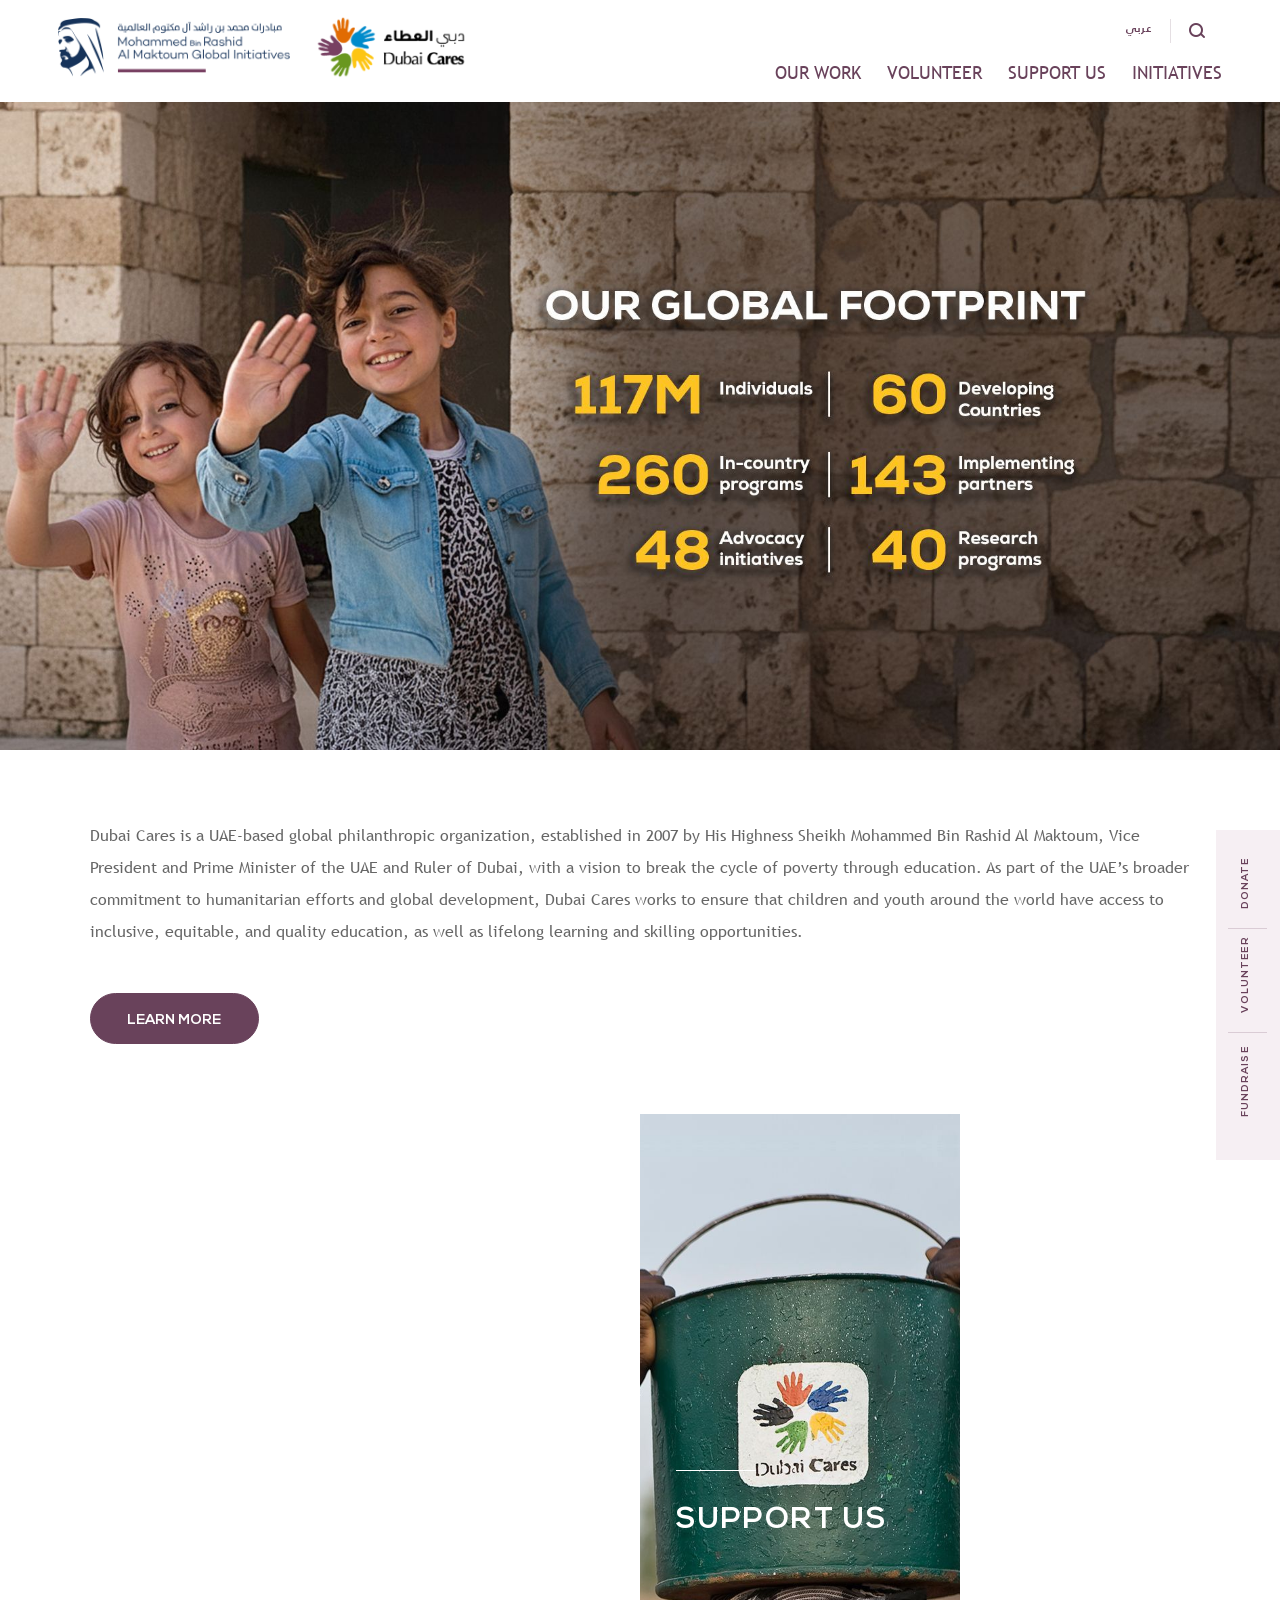
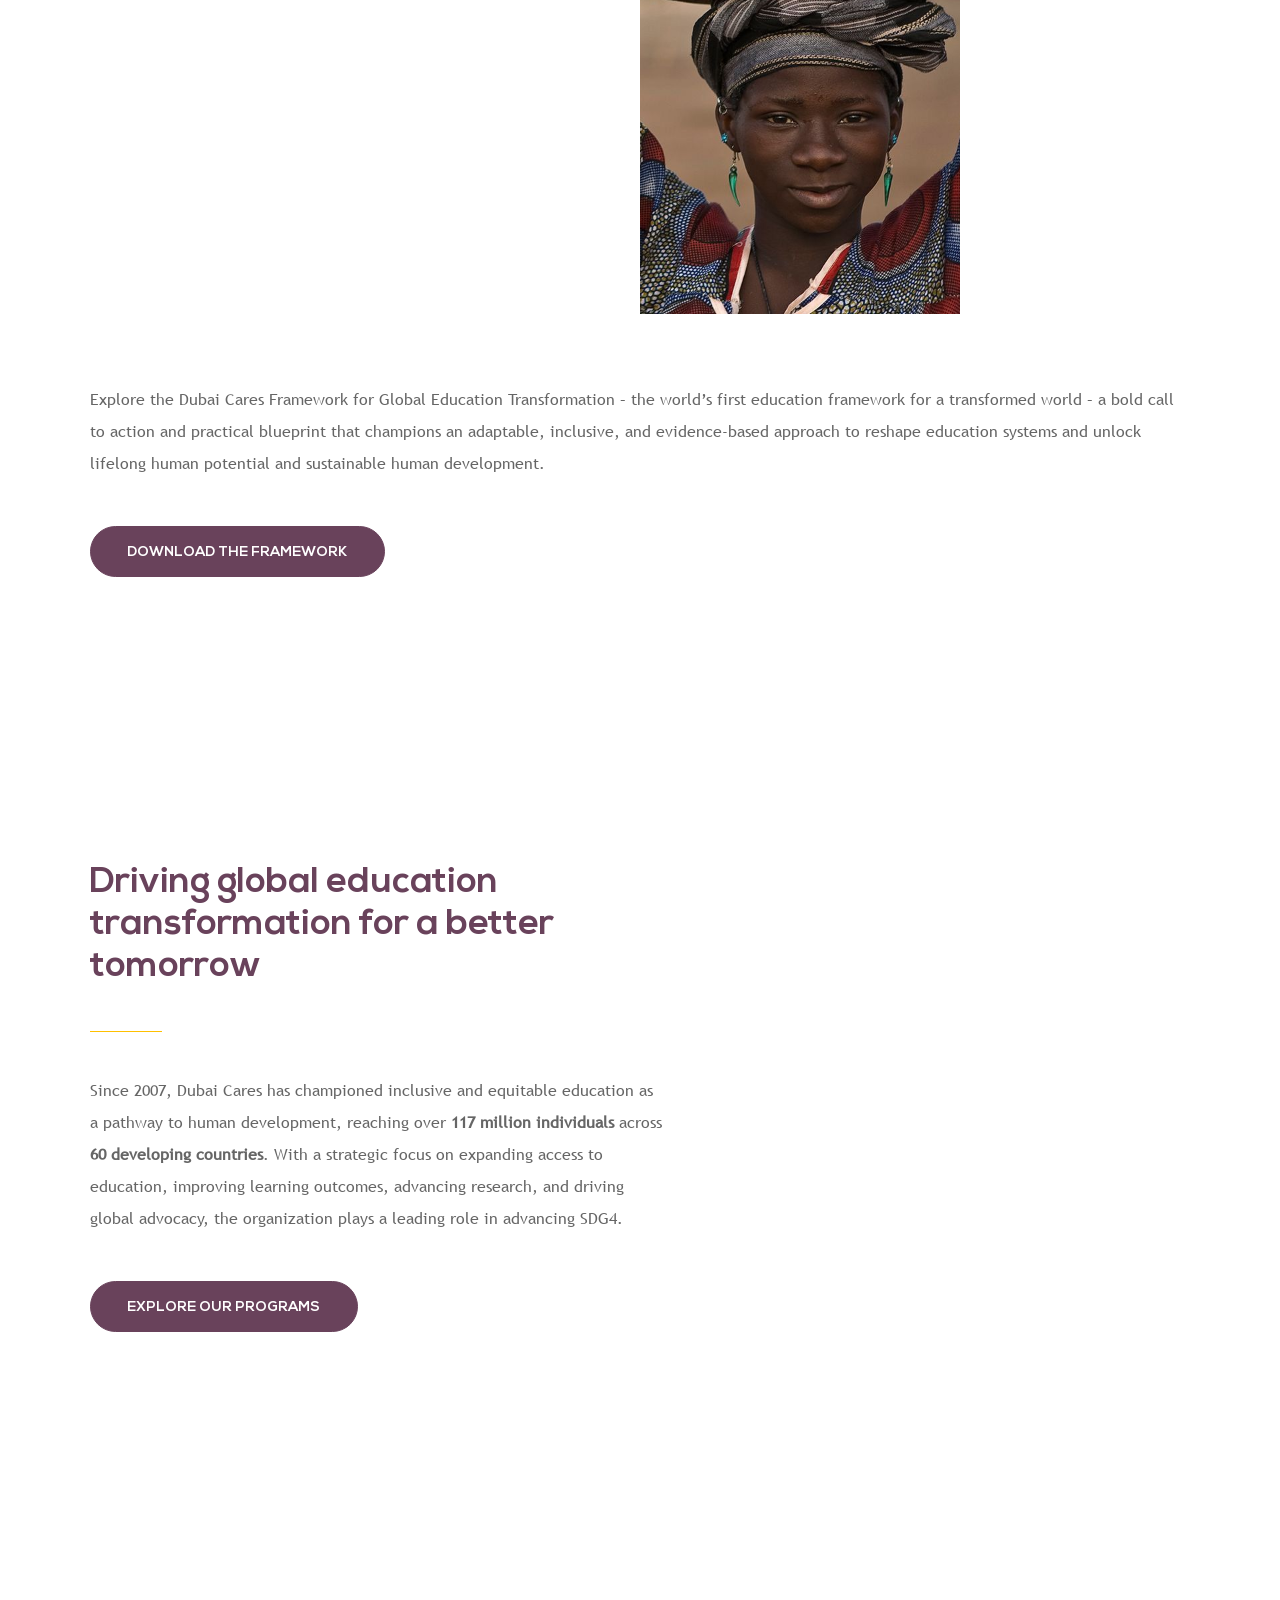
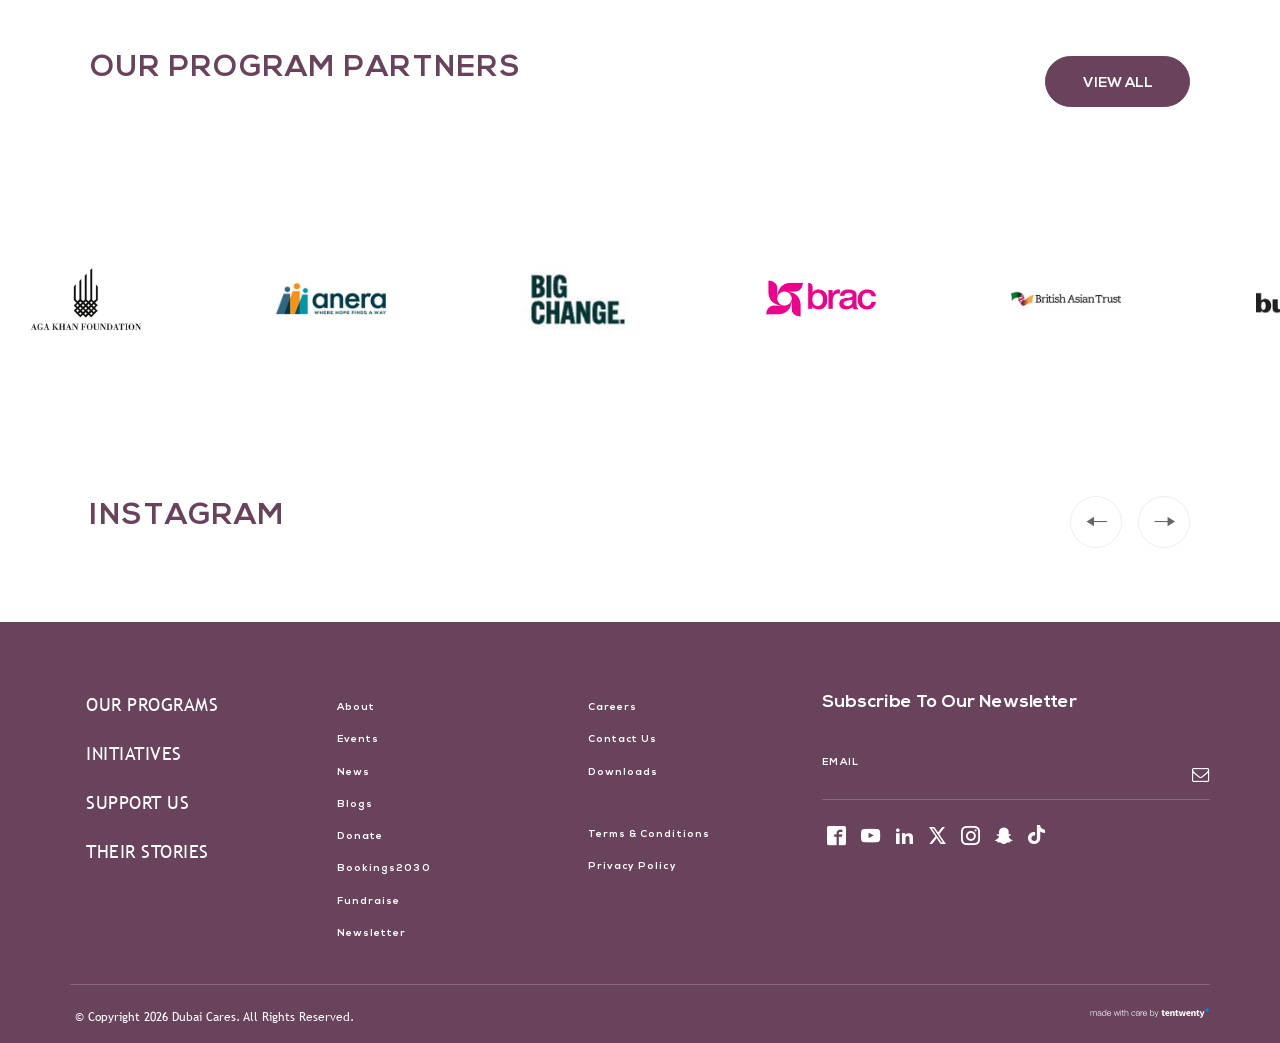
==== commit 32218b8a: "Update" ====
--- a/index.html
+++ b/index.html
@@ -271,13 +271,13 @@
                 <a class="image" href="https://www.almaktouminitiatives.org/en" target="_blank">
                     <img src="img/mbrgi.png" alt="Dubai Cares"/>
                 </a>
-                <a class="image dc" href="index.html">
+                <a class="image dc" href="./">
                     <img src="img/logo-new-2.png" alt="Dubai Cares"/>
                 </a>
                 <a class="vid" href="https://www.almaktouminitiatives.org/en" target="_blank">
                 <div id="logo-one" class="logo_part_one"></div>
                 </a>
-                <a class="vid" href="index.html">
+                <a class="vid" href="./">
                 <div id="logo-two" class="logo_part_two"></div>
                 </a>
             </div>
@@ -312,22 +312,22 @@
             <ul class="header__nav header__nav--site sss">
         <li class="header__site-nav--first" id="our-work">
            <div class="arrow" data-toggle-class="active" data-target-id="our-work"></div>
-               <a class="header__site-nav--first" href="our-work.html" target="_self">Our Work</a>
+               <a class="header__site-nav--first" href="our-work/" target="_self">Our Work</a>
         
     </li>
         <li class="" id="volunteer">
            <div class="arrow" data-toggle-class="active" data-target-id="volunteer"></div>
-               <a class="" href="volunteer.html" target="_self">Volunteer</a>
+               <a class="" href="volunteer/" target="_self">Volunteer</a>
         
     </li>
         <li class="" id="support-us">
            <div class="arrow" data-toggle-class="active" data-target-id="support-us"></div>
-               <a class="" href="support-us.html" target="_self">Support Us</a>
+               <a class="" href="support-us/" target="_self">Support Us</a>
         
     </li>
         <li class="" id="initiatives">
            <div class="arrow" data-toggle-class="active" data-target-id="initiatives"></div>
-               <a class="" href="initiatives.html" target="_self">Initiatives</a>
+               <a class="" href="initiatives/" target="_self">Initiatives</a>
         
     </li>
     </ul>            <span id="menuToggle" class="menu-toggle">
@@ -382,7 +382,7 @@
         <ul class="nav"> 
             
 	<li>
-        <a href="https://www.dubaicares.ae/volunteer/volunteering-opportunities/" target="_self">Register as a Volunteer</a>
+        <a href="volunteering-opportunities/" target="_self">Register as a Volunteer</a>
     </li>
 
 
@@ -408,7 +408,7 @@
         <ul class="nav"> 
             
 	<li>
-        <a href="https://www.dubaicares.ae/support-us/donate/" target="_self">Donate</a>
+        <a href="donate/" target="_self">Donate</a>
     </li>
 
 
@@ -540,7 +540,7 @@
                 <div class="fullscreen_lsit__title">
                     <span class="fullscreen_lsit__title-bdr"></span>
                     Our Work                </div>
-                <a class="fullscreen_lsit__link" href="our-work.html">Our Work</a>
+                <a class="fullscreen_lsit__link" href="our-work/">Our Work</a>
             </div>
                     <div class="fullscreen_lsit__item">
                 <div class="fullscreen_lsit__image">
@@ -551,7 +551,7 @@
                 <div class="fullscreen_lsit__title">
                     <span class="fullscreen_lsit__title-bdr"></span>
                     Volunteer                </div>
-                <a class="fullscreen_lsit__link" href="volunteer.html">Volunteer</a>
+                <a class="fullscreen_lsit__link" href="volunteer/">Volunteer</a>
             </div>
                     <div class="fullscreen_lsit__item">
                 <div class="fullscreen_lsit__image">
@@ -562,7 +562,7 @@
                 <div class="fullscreen_lsit__title">
                     <span class="fullscreen_lsit__title-bdr"></span>
                     Support Us                </div>
-                <a class="fullscreen_lsit__link" href="support-us.html">Support Us</a>
+                <a class="fullscreen_lsit__link" href="support-us/">Support Us</a>
             </div>
                     <div class="fullscreen_lsit__item">
                 <div class="fullscreen_lsit__image">
@@ -573,7 +573,7 @@
                 <div class="fullscreen_lsit__title">
                     <span class="fullscreen_lsit__title-bdr"></span>
                     Initiatives                </div>
-                <a class="fullscreen_lsit__link" href="initiatives.html">Initiatives</a>
+                <a class="fullscreen_lsit__link" href="initiatives/">Initiatives</a>
             </div>
             </div>
 </section>
@@ -877,8 +877,8 @@
     
       <div class="floated-cta">
       <ul>
-        <li><a href="supports-us_donate.html" class="link">Donate</a></li>
-        <li><a href="supports-us_volunteering-opportunities.html" class="link">Volunteer</a></li>
+        <li><a href="donate/" class="link">Donate</a></li>
+        <li><a href="volunteering-opportunities/" class="link">Volunteer</a></li>
         <li>
         <li><a href="https://fundraising.dubaicares.ae/" class="link last-link" target="_blank">Fundraise</a></li>
         <li>
@@ -928,9 +928,9 @@
 
 <li><a href="https://www.dubaicares.ae/programs">Our Programs</a></li> 
-<li><a href="https://www.dubaicares.ae/initiatives">Initiatives</a></li>-
-<li><a href="https://www.dubaicares.ae/support-us/">Support Us</a></li>+<li><a href="initiatives/">Initiatives</a></li>+
+<li><a href="support-us/">Support Us</a></li> 
 <li><a href="https://www.dubaicares.ae/their-stories">Their Stories</a></li> 
@@ -948,7 +948,7 @@
 
 <li><a href="https://www.dubaicares.ae/blogs">Blogs</a></li> 
-<li><a href="https://www.dubaicares.ae/supports-us/donate/">Donate</a></li>+<li><a href="donate/">Donate</a></li> 
 <li><a href="https://bookings2030.ae/">Bookings2030</a></li> 
@@ -982,7 +982,7 @@
 <div id="MailingListSubscribe5362" class="MailingListSubscribe">
 
 	<H5 class="mailing-list-signup-title">Subscribe to Our Newsletter</H5>
-							            <form class="form" id="tony-mailing-list-form" action="https://www.dubaicares.ae/#subscribe-to-mailing-list" method="post">
+							            <form class="form" id="tony-mailing-list-form" action="./#subscribe-to-mailing-list" method="post">
                 <input name="mailing_list_subscribe" type="hidden" value="5362" />
 				<input type="hidden" name="ccm_token" value="1782047061:41cdd7a215ae790c81685568bb0a2a18" />				                    <div class="mailing-list-email-wrap form__input-group">
                         <label class="form__input form__input--label">
